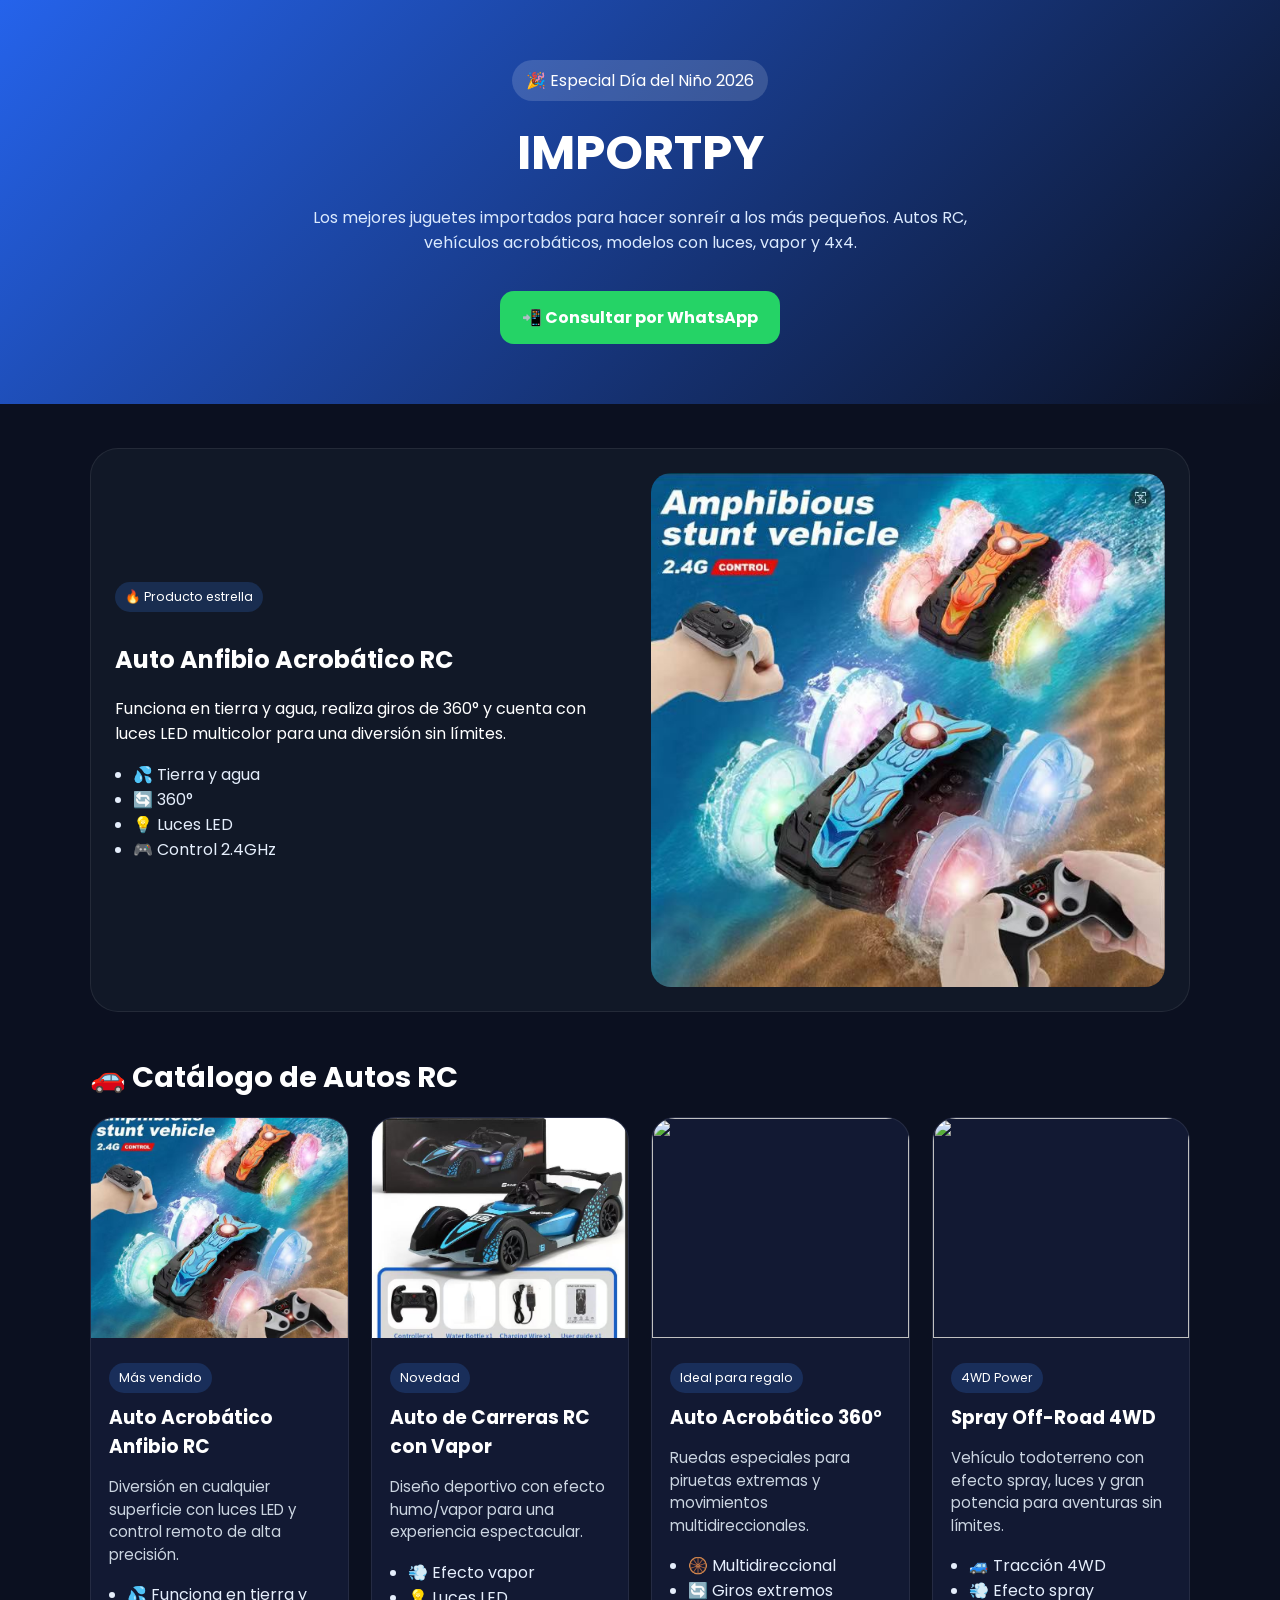
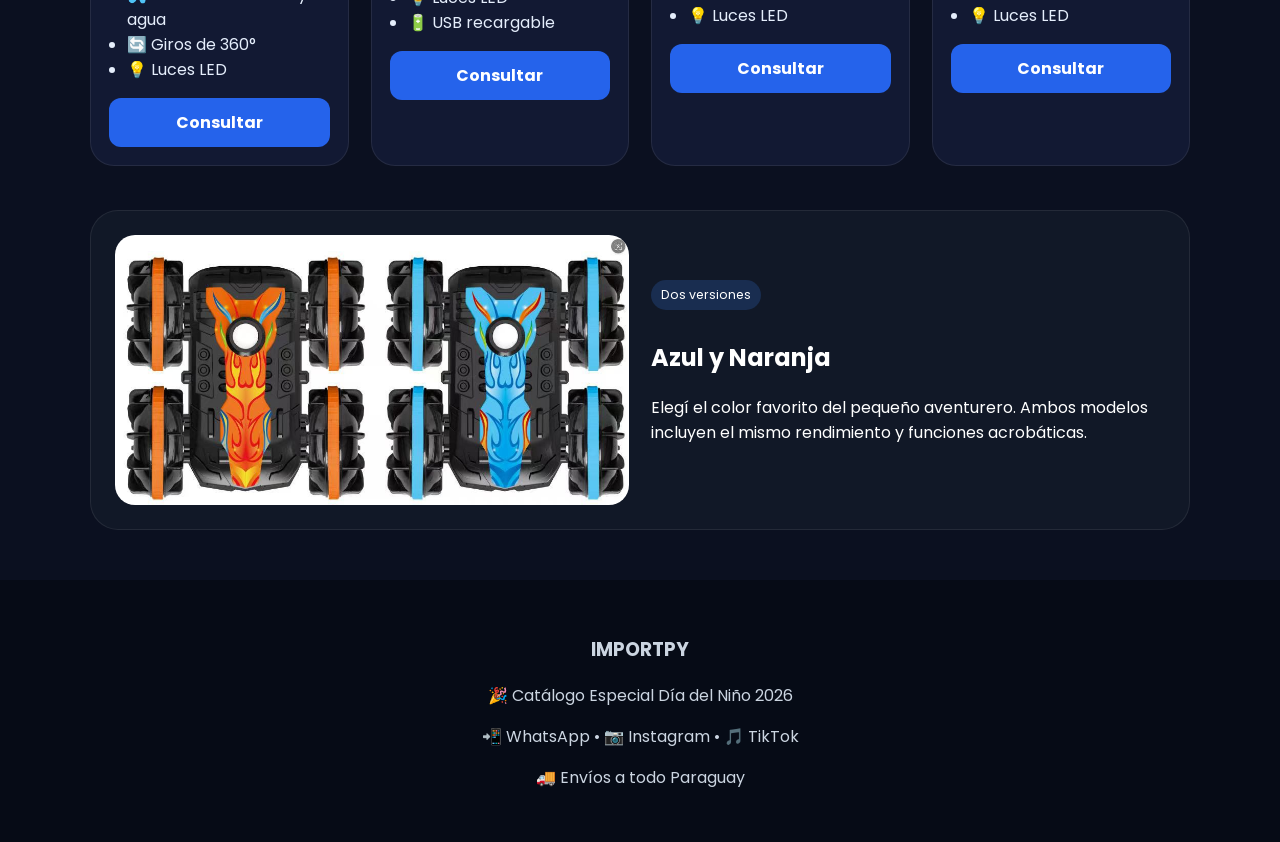
==== index.html @ 3b132e04 "Inicio de proyecto" ====
<!DOCTYPE html>
<html lang='es'>
<head>
<meta charset='UTF-8'>
<meta name='viewport' content='width=device-width, initial-scale=1.0'>
<title>IMPORTPY - Catálogo Día del Niño 2026</title>
<link rel='preconnect' href='https://fonts.googleapis.com'>
<link href='https://fonts.googleapis.com/css2?family=Poppins:wght@300;400;600;700;800&display=swap' rel='stylesheet'>
<link rel='stylesheet' href='css/style.css'>
</head>
<body>
<header class='hero'>
<div class='container'>
<div class='badge'>🎉 Especial Día del Niño 2026</div>
<h1>IMPORTPY</h1>
<p>Los mejores juguetes importados para hacer sonreír a los más pequeños. Autos RC, vehículos acrobáticos, modelos con luces, vapor y 4x4.</p>
<a class='cta' href='https://wa.me/595000000000'>📲 Consultar por WhatsApp</a>
</div>
</header>

<main class='container'>
<section class='highlight'>
  <div>
    <div class='tag'>🔥 Producto estrella</div>
    <h2>Auto Anfibio Acrobático RC</h2>
    <p>Funciona en tierra y agua, realiza giros de 360° y cuenta con luces LED multicolor para una diversión sin límites.</p>
    <ul>
      <li>💦 Tierra y agua</li>
      <li>🔄 360°</li>
      <li>💡 Luces LED</li>
      <li>🎮 Control 2.4GHz</li>
    </ul>
  </div>
  <img src='imagenes/amfibio.jpeg' alt='Auto anfibio'>
</section>

<h2 class='section-title'>🚗 Catálogo de Autos RC</h2>
<div class='grid'>
  <article class='card'>
    <img src='imagenes/amfibio.jpeg'>
    <div class='card-body'>
      <div class='tag'>Más vendido</div>
      <h3>Auto Acrobático Anfibio RC</h3>
      <p>Diversión en cualquier superficie con luces LED y control remoto de alta precisión.</p>
      <ul>
        <li>💦 Funciona en tierra y agua</li>
        <li>🔄 Giros de 360°</li>
        <li>💡 Luces LED</li>
      </ul>
      <a class='btn' href='https://wa.me/595000000000'>Consultar</a>
    </div>
  </article>

  <article class='card'>
    <img src='imagenes/carreras.jpeg'>
    <div class='card-body'>
      <div class='tag'>Novedad</div>
      <h3>Auto de Carreras RC con Vapor</h3>
      <p>Diseño deportivo con efecto humo/vapor para una experiencia espectacular.</p>
      <ul>
        <li>💨 Efecto vapor</li>
        <li>💡 Luces LED</li>
        <li>🔋 USB recargable</li>
      </ul>
      <a class='btn' href='https://wa.me/595000000000'>Consultar</a>
    </div>
  </article>

  <article class='card'>
    <img src='imagenes/stunt360.jpeg'>
    <div class='card-body'>
      <div class='tag'>Ideal para regalo</div>
      <h3>Auto Acrobático 360°</h3>
      <p>Ruedas especiales para piruetas extremas y movimientos multidireccionales.</p>
      <ul>
        <li>🛞 Multidireccional</li>
        <li>🔄 Giros extremos</li>
        <li>💡 Luces LED</li>
      </ul>
      <a class='btn' href='https://wa.me/595000000000'>Consultar</a>
    </div>
  </article>

  <article class='card'>
    <img src='imagenes/spray4wd.jpeg'>
    <div class='card-body'>
      <div class='tag'>4WD Power</div>
      <h3>Spray Off-Road 4WD</h3>
      <p>Vehículo todoterreno con efecto spray, luces y gran potencia para aventuras sin límites.</p>
      <ul>
        <li>🚙 Tracción 4WD</li>
        <li>💨 Efecto spray</li>
        <li>💡 Luces LED</li>
      </ul>
      <a class='btn' href='https://wa.me/595000000000'>Consultar</a>
    </div>
  </article>
</div>

<section class='highlight'>
  <img src='imagenes/variantes.jpeg'>
  <div>
    <div class='tag'>Dos versiones</div>
    <h2>Azul y Naranja</h2>
    <p>Elegí el color favorito del pequeño aventurero. Ambos modelos incluyen el mismo rendimiento y funciones acrobáticas.</p>
  </div>
</section>
</main>

<footer>
  <h3>IMPORTPY</h3>
  <p>🎉 Catálogo Especial Día del Niño 2026</p>
  <p>📲 WhatsApp • 📷 Instagram • 🎵 TikTok</p>
  <p>🚚 Envíos a todo Paraguay</p>
</footer>
<script src='js/script.js'></script>
</body>
</html>
---- css/style.css ----
body {
  margin: 0;
  font-family: Poppins, sans-serif;
  background: #0b1020;
  color: #fff;
}

header {
  padding: 60px 20px;
  text-align: center;
  background: linear-gradient(135deg, #2563eb, #0b1020);
}

.container {
  width: min(1100px, 92%);
  margin: auto;
}

.badge {
  display: inline-block;
  background: rgba(255, 255, 255, .15);
  padding: 8px 14px;
  border-radius: 999px;
  margin-bottom: 16px;
}

h1 {
  font-size: 3rem;
  margin: 0;
}

.hero p {
  max-width: 720px;
  margin: 16px auto;
  color: #dbeafe;
}

.cta {
  display: inline-block;
  background: #25d366;
  color: #fff;
  text-decoration: none;
  padding: 14px 22px;
  border-radius: 14px;
  font-weight: 700;
  margin-top: 20px;
}

.section-title {
  font-size: 1.8rem;
  margin: 40px 0 18px;
}

.grid {
  display: grid;
  grid-template-columns: repeat(auto-fit, minmax(240px, 1fr));
  gap: 22px;
}

.card {
  background: #121933;
  border: 1px solid rgba(255, 255, 255, .08);
  border-radius: 24px;
  overflow: hidden;
}

.card img {
  width: 100%;
  height: 220px;
  object-fit: cover;
}

.card-body {
  padding: 18px;
}

.tag {
  display: inline-block;
  background: #3b82f633;
  padding: 6px 10px;
  border-radius: 999px;
  font-size: .78rem;
  margin-bottom: 10px;
}

.card h3 {
  margin: 0 0 10px;
}

.card p {
  color: #cbd5e1;
  font-size: .94rem;
  line-height: 1.5;
}

ul {
  padding-left: 18px;
  color: #e5eefc;
}

.btn {
  display: block;
  text-align: center;
  background: #2563eb;
  color: #fff;
  text-decoration: none;
  padding: 12px;
  border-radius: 12px;
  font-weight: 700;
  margin-top: 14px;
}

.highlight {
  margin: 44px 0;
  background: #111827;
  border: 1px solid rgba(255, 255, 255, .08);
  border-radius: 28px;
  padding: 24px;
  display: grid;
  grid-template-columns: 1fr 1fr;
  gap: 22px;
  align-items: center;
}

.highlight img {
  width: 100%;
  border-radius: 20px;
}

footer {
  text-align: center;
  padding: 36px 20px;
  background: #060b16;
  color: #cbd5e1;
  margin-top: 50px;
}

@media (max-width: 800px) {
  .highlight {
    grid-template-columns: 1fr;
  }

  h1 {
    font-size: 2.2rem;
  }
}
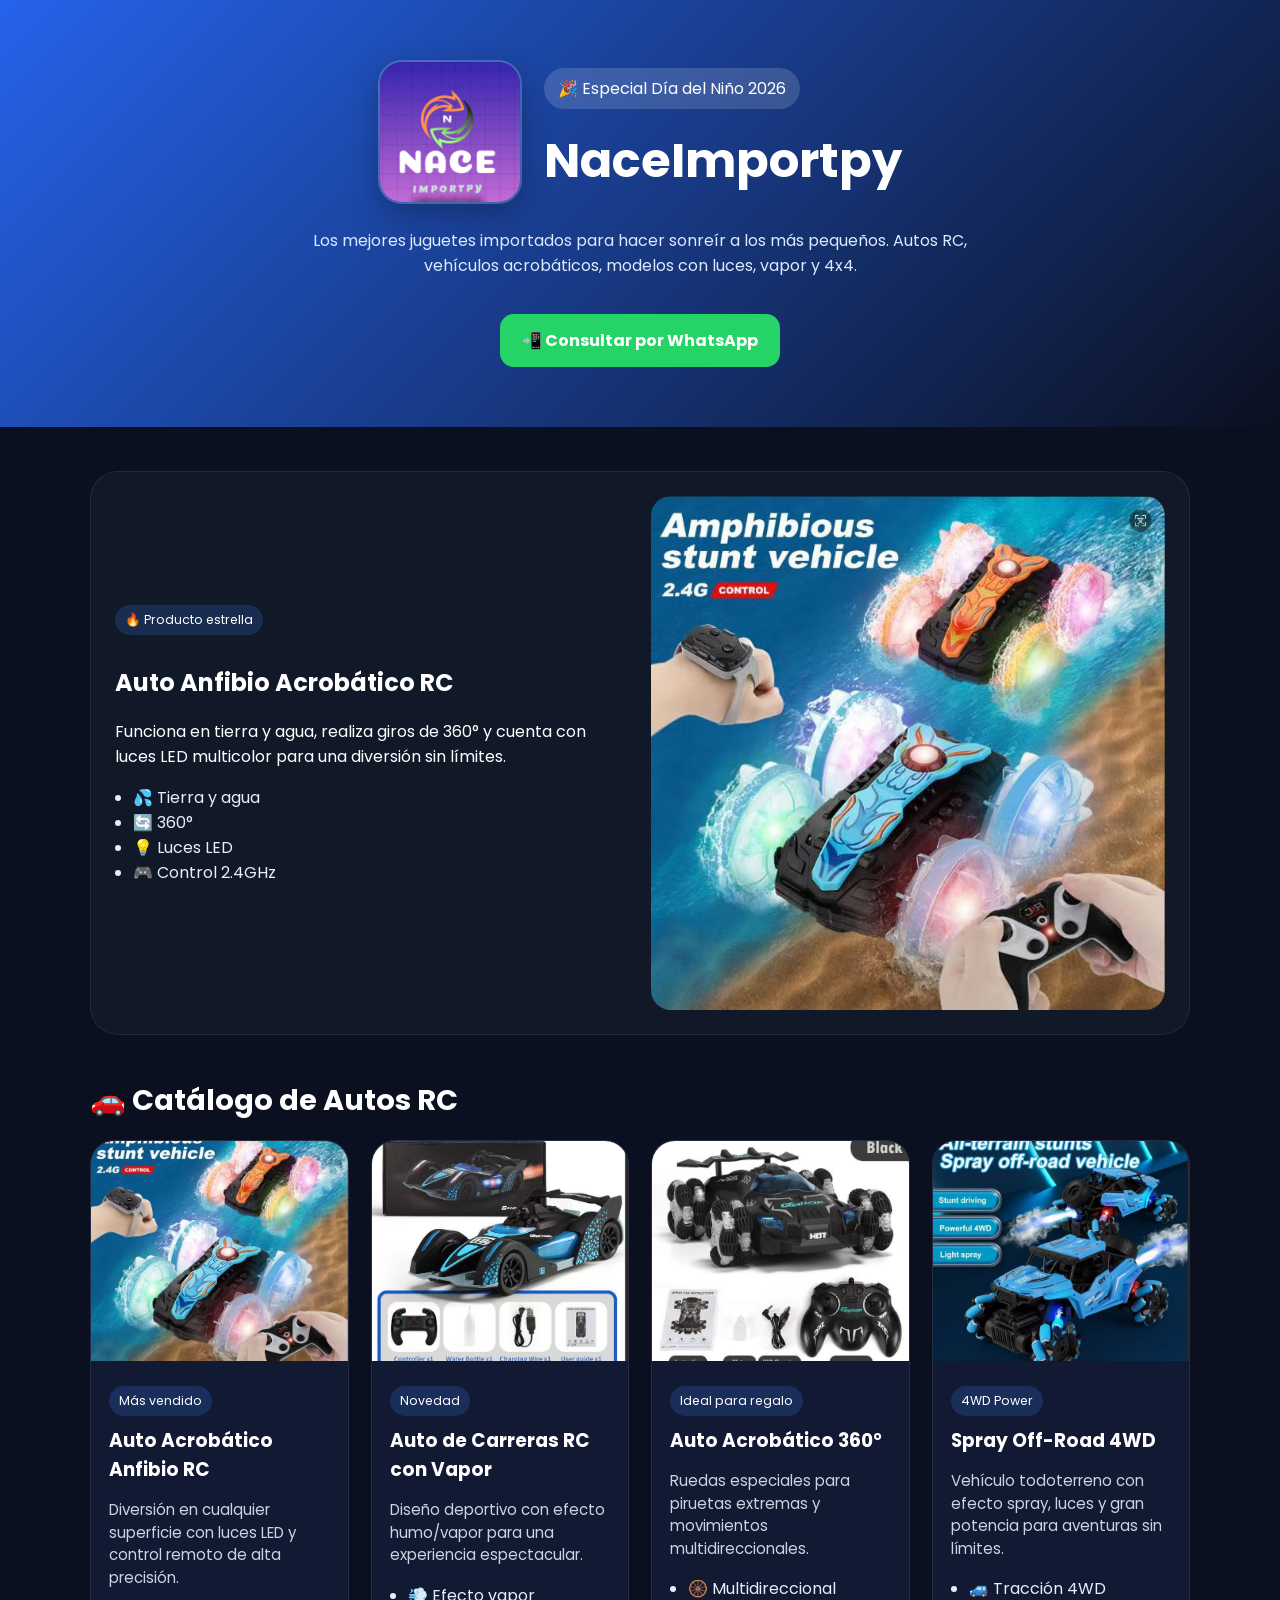
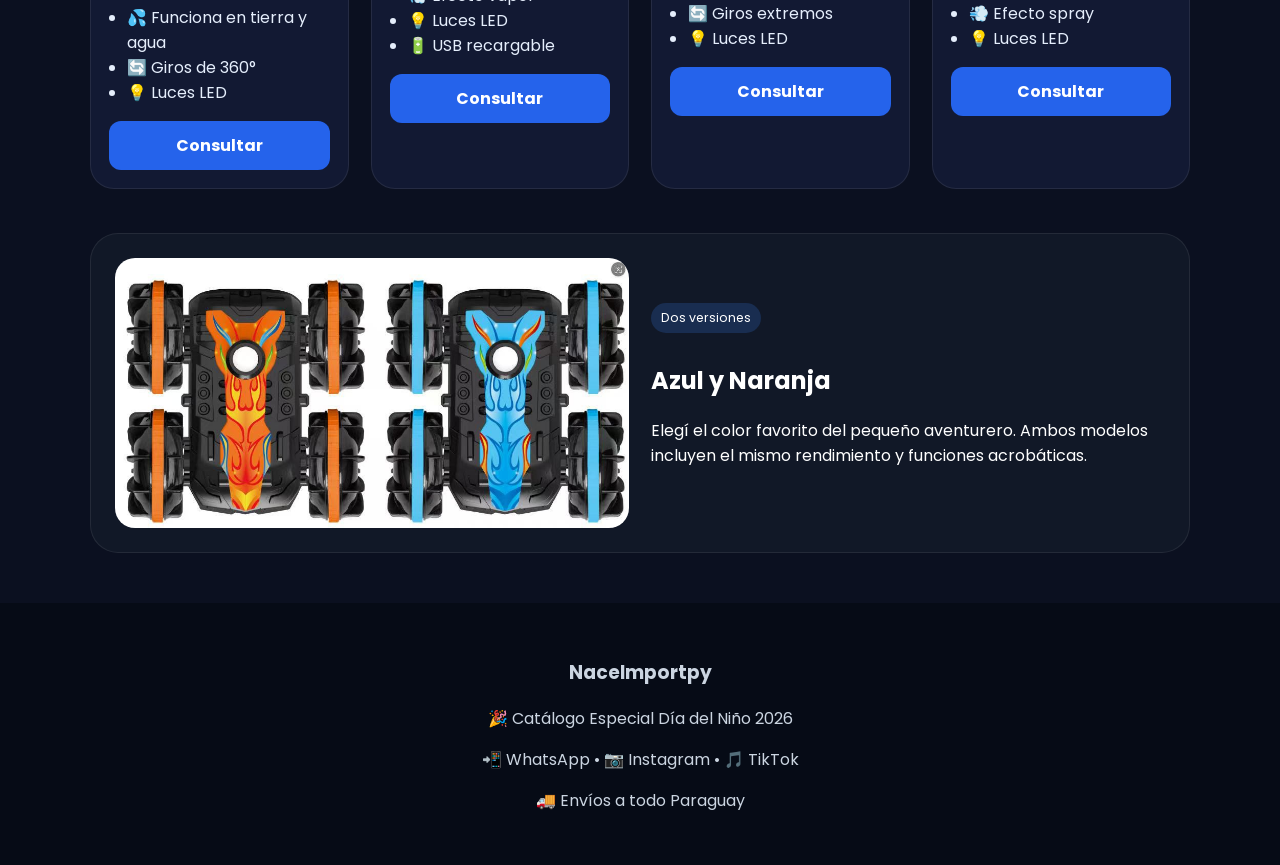
==== commit 1330fca2: "Se agregan imagenes" ====
--- a/index.html
+++ b/index.html
@@ -3,7 +3,7 @@
 <head>
 <meta charset='UTF-8'>
 <meta name='viewport' content='width=device-width, initial-scale=1.0'>
-<title>IMPORTPY - Catálogo Día del Niño 2026</title>
+<title>NaceImportpy- Catálogo Día del Niño 2026</title>
 <link rel='preconnect' href='https://fonts.googleapis.com'>
 <link href='https://fonts.googleapis.com/css2?family=Poppins:wght@300;400;600;700;800&display=swap' rel='stylesheet'>
 <link rel='stylesheet' href='css/style.css'>
@@ -11,10 +11,15 @@
 <body>
 <header class='hero'>
 <div class='container'>
-<div class='badge'>🎉 Especial Día del Niño 2026</div>
-<h1>IMPORTPY</h1>
+<div class='header-top'>
+  <img class='logo' src='imagenes/logo.jpg' alt='Logo NaceImportpy'>
+  <div class='header-copy'>
+    <div class='badge'>🎉 Especial Día del Niño 2026</div>
+    <h1>NaceImportpy</h1>
+  </div>
+</div>
 <p>Los mejores juguetes importados para hacer sonreír a los más pequeños. Autos RC, vehículos acrobáticos, modelos con luces, vapor y 4x4.</p>
-<a class='cta' href='https://wa.me/595000000000'>📲 Consultar por WhatsApp</a>
+<a class='cta' href='https://wa.me/595986424893'>📲 Consultar por WhatsApp</a>
 </div>
 </header>
 
@@ -31,13 +36,13 @@
       <li>🎮 Control 2.4GHz</li>
     </ul>
   </div>
-  <img src='imagenes/amfibio.jpeg' alt='Auto anfibio'>
+  <img src='imagenes/anfibio.jpeg' alt='Auto anfibio'>
 </section>
 
 <h2 class='section-title'>🚗 Catálogo de Autos RC</h2>
 <div class='grid'>
   <article class='card'>
-    <img src='imagenes/amfibio.jpeg'>
+    <img src='imagenes/anfibio.jpeg'>
     <div class='card-body'>
       <div class='tag'>Más vendido</div>
       <h3>Auto Acrobático Anfibio RC</h3>
@@ -47,7 +52,7 @@
         <li>🔄 Giros de 360°</li>
         <li>💡 Luces LED</li>
       </ul>
-      <a class='btn' href='https://wa.me/595000000000'>Consultar</a>
+      <a class='btn' href='https://wa.me/595986424893'>Consultar</a>
     </div>
   </article>
 
@@ -62,12 +67,12 @@
         <li>💡 Luces LED</li>
         <li>🔋 USB recargable</li>
       </ul>
-      <a class='btn' href='https://wa.me/595000000000'>Consultar</a>
+      <a class='btn' href='https://wa.me/595986424893'>Consultar</a>
     </div>
   </article>
 
   <article class='card'>
-    <img src='imagenes/stunt360.jpeg'>
+    <img src='imagenes/auto_360.jpeg'>
     <div class='card-body'>
       <div class='tag'>Ideal para regalo</div>
       <h3>Auto Acrobático 360°</h3>
@@ -77,7 +82,7 @@
         <li>🔄 Giros extremos</li>
         <li>💡 Luces LED</li>
       </ul>
-      <a class='btn' href='https://wa.me/595000000000'>Consultar</a>
+      <a class='btn' href='https://wa.me/595986424893'>Consultar</a>
     </div>
   </article>
 
@@ -92,7 +97,7 @@
         <li>💨 Efecto spray</li>
         <li>💡 Luces LED</li>
       </ul>
-      <a class='btn' href='https://wa.me/595000000000'>Consultar</a>
+      <a class='btn' href='https://wa.me/595986424893'>Consultar</a>
     </div>
   </article>
 </div>
@@ -108,7 +113,7 @@
 </main>
 
 <footer>
-  <h3>IMPORTPY</h3>
+  <h3>NaceImportpy</h3>
   <p>🎉 Catálogo Especial Día del Niño 2026</p>
   <p>📲 WhatsApp • 📷 Instagram • 🎵 TikTok</p>
   <p>🚚 Envíos a todo Paraguay</p>
--- a/css/style.css
+++ b/css/style.css
@@ -9,6 +9,26 @@
   padding: 60px 20px;
   text-align: center;
   background: linear-gradient(135deg, #2563eb, #0b1020);
+}
+
+.header-top {
+  display: flex;
+  align-items: center;
+  justify-content: center;
+  gap: 22px;
+  margin-bottom: 24px;
+}
+
+.header-copy {
+  text-align: left;
+}
+
+.logo {
+  width: 140px;
+  height: auto;
+  border-radius: 24px;
+  border: 2px solid rgba(255,255,255,.18);
+  box-shadow: 0 10px 30px rgba(0,0,0,.25);
 }
 
 .container {
@@ -136,6 +156,15 @@
 }
 
 @media (max-width: 800px) {
+  .header-top {
+    flex-direction: column;
+    align-items: center;
+  }
+
+  .header-copy {
+    text-align: center;
+  }
+
   .highlight {
     grid-template-columns: 1fr;
   }
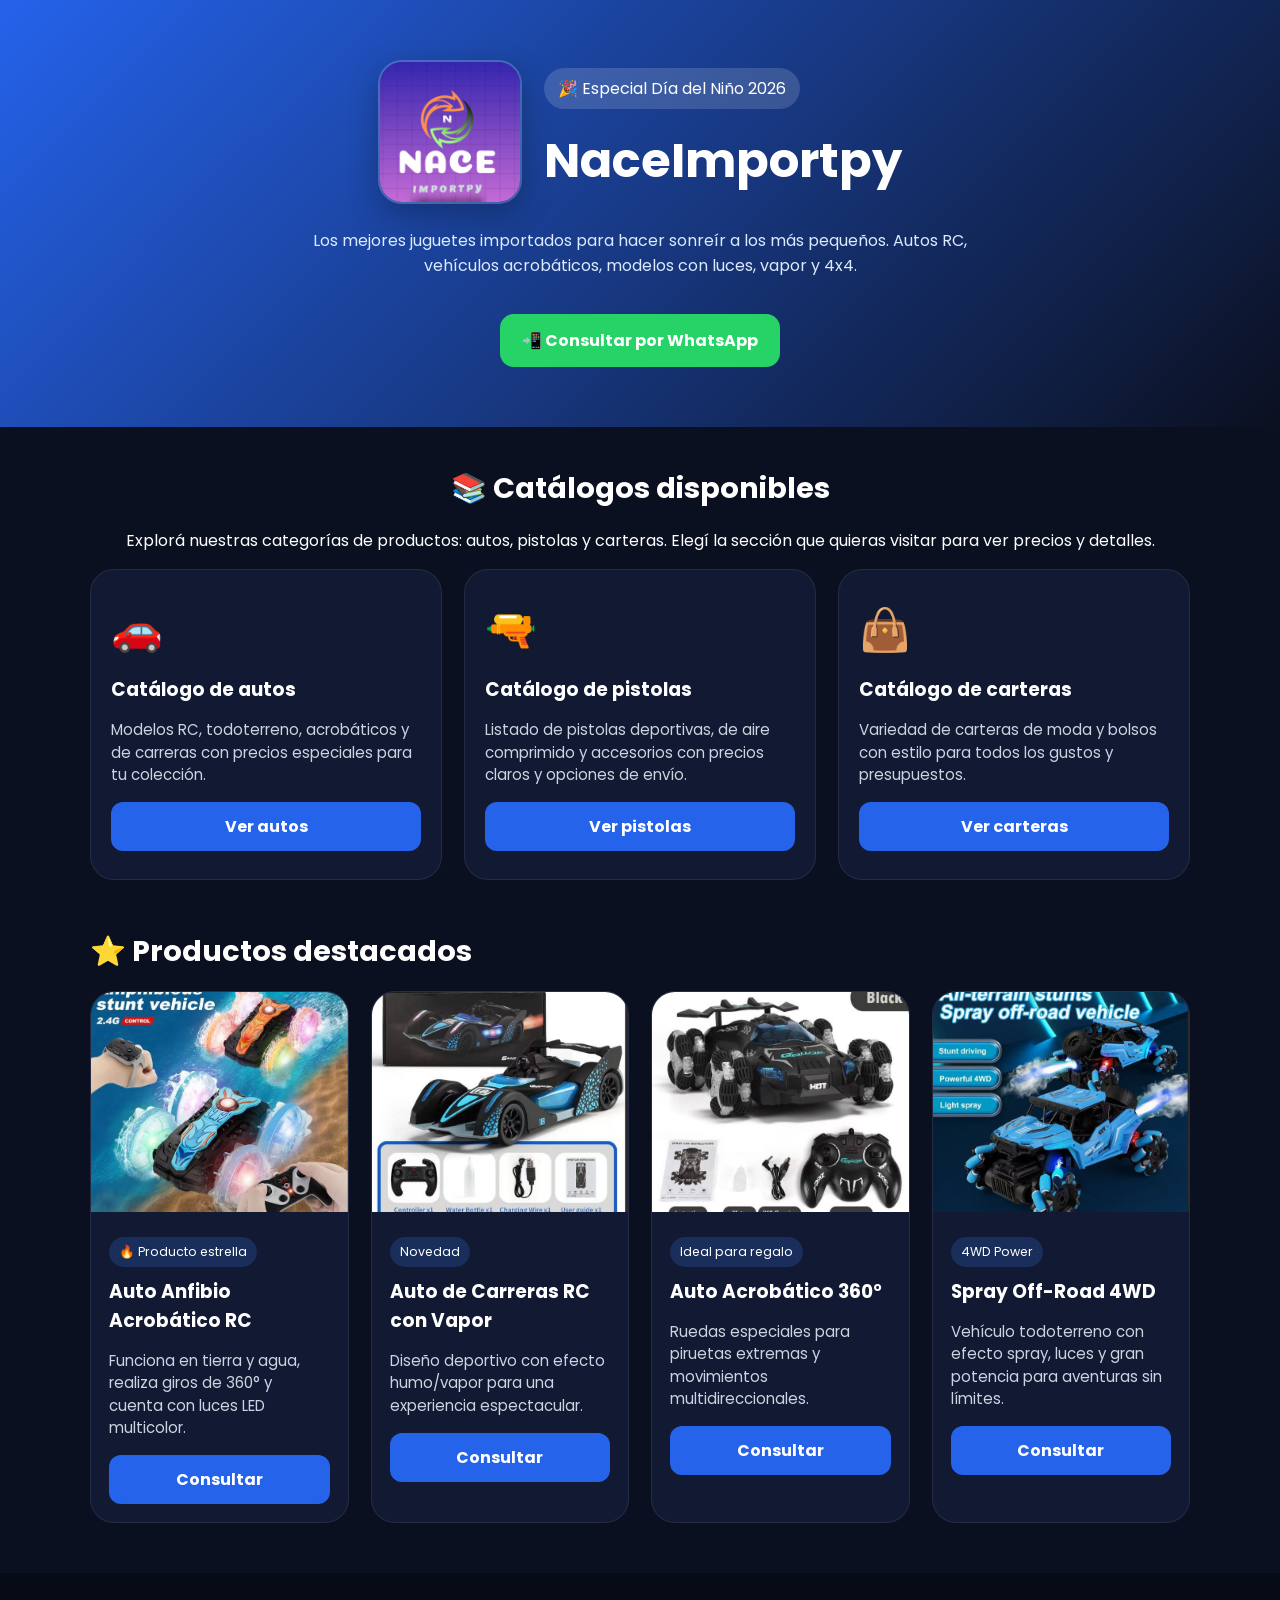
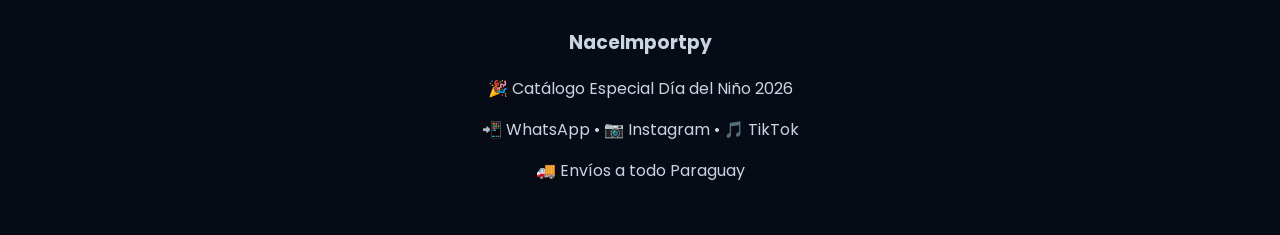
==== commit 9379673a: "Separar por bloques." ====
--- a/index.html
+++ b/index.html
@@ -24,90 +24,73 @@
 </header>
 
 <main class='container'>
-<section class='highlight'>
-  <div>
-    <div class='tag'>🔥 Producto estrella</div>
-    <h2>Auto Anfibio Acrobático RC</h2>
-    <p>Funciona en tierra y agua, realiza giros de 360° y cuenta con luces LED multicolor para una diversión sin límites.</p>
-    <ul>
-      <li>💦 Tierra y agua</li>
-      <li>🔄 360°</li>
-      <li>💡 Luces LED</li>
-      <li>🎮 Control 2.4GHz</li>
-    </ul>
-  </div>
-  <img src='imagenes/anfibio.jpeg' alt='Auto anfibio'>
+<section class='catalog-intro'>
+  <h2 class='section-title'>📚 Catálogos disponibles</h2>
+  <p>Explorá nuestras categorías de productos: autos, pistolas y carteras. Elegí la sección que quieras visitar para ver precios y detalles.</p>
 </section>
 
-<h2 class='section-title'>🚗 Catálogo de Autos RC</h2>
-<div class='grid'>
-  <article class='card'>
-    <img src='imagenes/anfibio.jpeg'>
-    <div class='card-body'>
-      <div class='tag'>Más vendido</div>
-      <h3>Auto Acrobático Anfibio RC</h3>
-      <p>Diversión en cualquier superficie con luces LED y control remoto de alta precisión.</p>
-      <ul>
-        <li>💦 Funciona en tierra y agua</li>
-        <li>🔄 Giros de 360°</li>
-        <li>💡 Luces LED</li>
-      </ul>
-      <a class='btn' href='https://wa.me/595986424893'>Consultar</a>
-    </div>
+<div class='catalog-grid'>
+  <article class='card catalog-card'>
+    <div class='catalog-icon'>🚗</div>
+    <h3>Catálogo de autos</h3>
+    <p>Modelos RC, todoterreno, acrobáticos y de carreras con precios especiales para tu colección.</p>
+    <a class='btn' href='autos.html'>Ver autos</a>
   </article>
 
-  <article class='card'>
-    <img src='imagenes/carreras.jpeg'>
-    <div class='card-body'>
-      <div class='tag'>Novedad</div>
-      <h3>Auto de Carreras RC con Vapor</h3>
-      <p>Diseño deportivo con efecto humo/vapor para una experiencia espectacular.</p>
-      <ul>
-        <li>💨 Efecto vapor</li>
-        <li>💡 Luces LED</li>
-        <li>🔋 USB recargable</li>
-      </ul>
-      <a class='btn' href='https://wa.me/595986424893'>Consultar</a>
-    </div>
+  <article class='card catalog-card'>
+    <div class='catalog-icon'>🔫</div>
+    <h3>Catálogo de pistolas</h3>
+    <p>Listado de pistolas deportivas, de aire comprimido y accesorios con precios claros y opciones de envío.</p>
+    <a class='btn' href='pistolas.html'>Ver pistolas</a>
   </article>
 
-  <article class='card'>
-    <img src='imagenes/auto_360.jpeg'>
-    <div class='card-body'>
-      <div class='tag'>Ideal para regalo</div>
-      <h3>Auto Acrobático 360°</h3>
-      <p>Ruedas especiales para piruetas extremas y movimientos multidireccionales.</p>
-      <ul>
-        <li>🛞 Multidireccional</li>
-        <li>🔄 Giros extremos</li>
-        <li>💡 Luces LED</li>
-      </ul>
-      <a class='btn' href='https://wa.me/595986424893'>Consultar</a>
-    </div>
-  </article>
-
-  <article class='card'>
-    <img src='imagenes/spray4wd.jpeg'>
-    <div class='card-body'>
-      <div class='tag'>4WD Power</div>
-      <h3>Spray Off-Road 4WD</h3>
-      <p>Vehículo todoterreno con efecto spray, luces y gran potencia para aventuras sin límites.</p>
-      <ul>
-        <li>🚙 Tracción 4WD</li>
-        <li>💨 Efecto spray</li>
-        <li>💡 Luces LED</li>
-      </ul>
-      <a class='btn' href='https://wa.me/595986424893'>Consultar</a>
-    </div>
+  <article class='card catalog-card'>
+    <div class='catalog-icon'>👜</div>
+    <h3>Catálogo de carteras</h3>
+    <p>Variedad de carteras de moda y bolsos con estilo para todos los gustos y presupuestos.</p>
+    <a class='btn' href='carteras.html'>Ver carteras</a>
   </article>
 </div>
 
-<section class='highlight'>
-  <img src='imagenes/variantes.jpeg'>
-  <div>
-    <div class='tag'>Dos versiones</div>
-    <h2>Azul y Naranja</h2>
-    <p>Elegí el color favorito del pequeño aventurero. Ambos modelos incluyen el mismo rendimiento y funciones acrobáticas.</p>
+<section class='featured'>
+  <h2 class='section-title'>⭐ Productos destacados</h2>
+  <div class='grid'>
+    <article class='card'>
+      <img src='imagenes/anfibio.jpeg' alt='Auto anfibio'>
+      <div class='card-body'>
+        <div class='tag'>🔥 Producto estrella</div>
+        <h3>Auto Anfibio Acrobático RC</h3>
+        <p>Funciona en tierra y agua, realiza giros de 360° y cuenta con luces LED multicolor.</p>
+        <a class='btn' href='https://wa.me/595986424893'>Consultar</a>
+      </div>
+    </article>
+    <article class='card'>
+      <img src='imagenes/carreras.jpeg' alt='Auto de carreras'>
+      <div class='card-body'>
+        <div class='tag'>Novedad</div>
+        <h3>Auto de Carreras RC con Vapor</h3>
+        <p>Diseño deportivo con efecto humo/vapor para una experiencia espectacular.</p>
+        <a class='btn' href='https://wa.me/595986424893'>Consultar</a>
+      </div>
+    </article>
+    <article class='card'>
+      <img src='imagenes/auto_360.jpeg' alt='Auto 360°'>
+      <div class='card-body'>
+        <div class='tag'>Ideal para regalo</div>
+        <h3>Auto Acrobático 360°</h3>
+        <p>Ruedas especiales para piruetas extremas y movimientos multidireccionales.</p>
+        <a class='btn' href='https://wa.me/595986424893'>Consultar</a>
+      </div>
+    </article>
+    <article class='card'>
+      <img src='imagenes/spray4wd.jpeg' alt='Spray 4WD'>
+      <div class='card-body'>
+        <div class='tag'>4WD Power</div>
+        <h3>Spray Off-Road 4WD</h3>
+        <p>Vehículo todoterreno con efecto spray, luces y gran potencia para aventuras sin límites.</p>
+        <a class='btn' href='https://wa.me/595986424893'>Consultar</a>
+      </div>
+    </article>
   </div>
 </section>
 </main>
--- a/css/style.css
+++ b/css/style.css
@@ -64,6 +64,27 @@
   border-radius: 14px;
   font-weight: 700;
   margin-top: 20px;
+}
+
+.catalog-intro {
+  text-align: center;
+  margin-top: 20px;
+}
+
+.catalog-grid {
+  display: grid;
+  grid-template-columns: repeat(auto-fit, minmax(260px, 1fr));
+  gap: 22px;
+  margin-bottom: 50px;
+}
+
+.catalog-card {
+  padding: 28px 20px;
+}
+
+.catalog-icon {
+  font-size: 2.6rem;
+  margin-bottom: 14px;
 }
 
 .section-title {
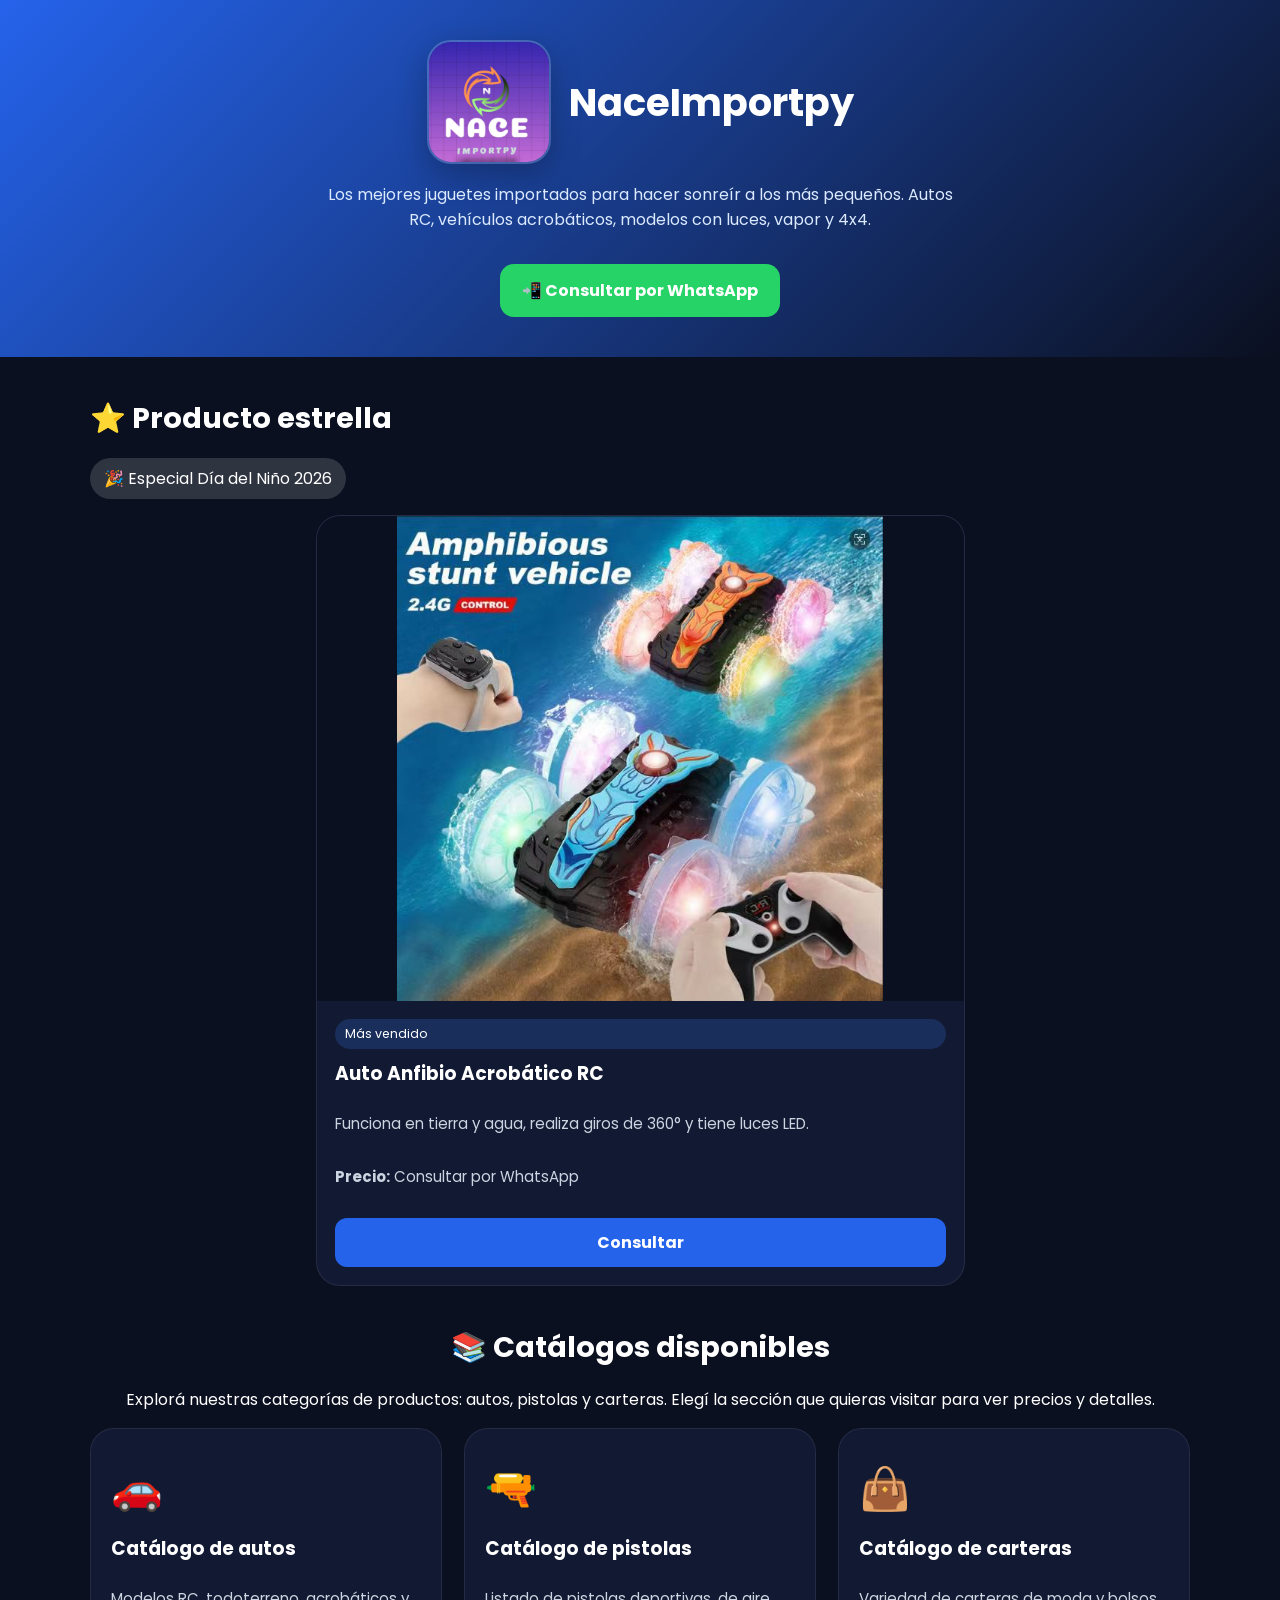
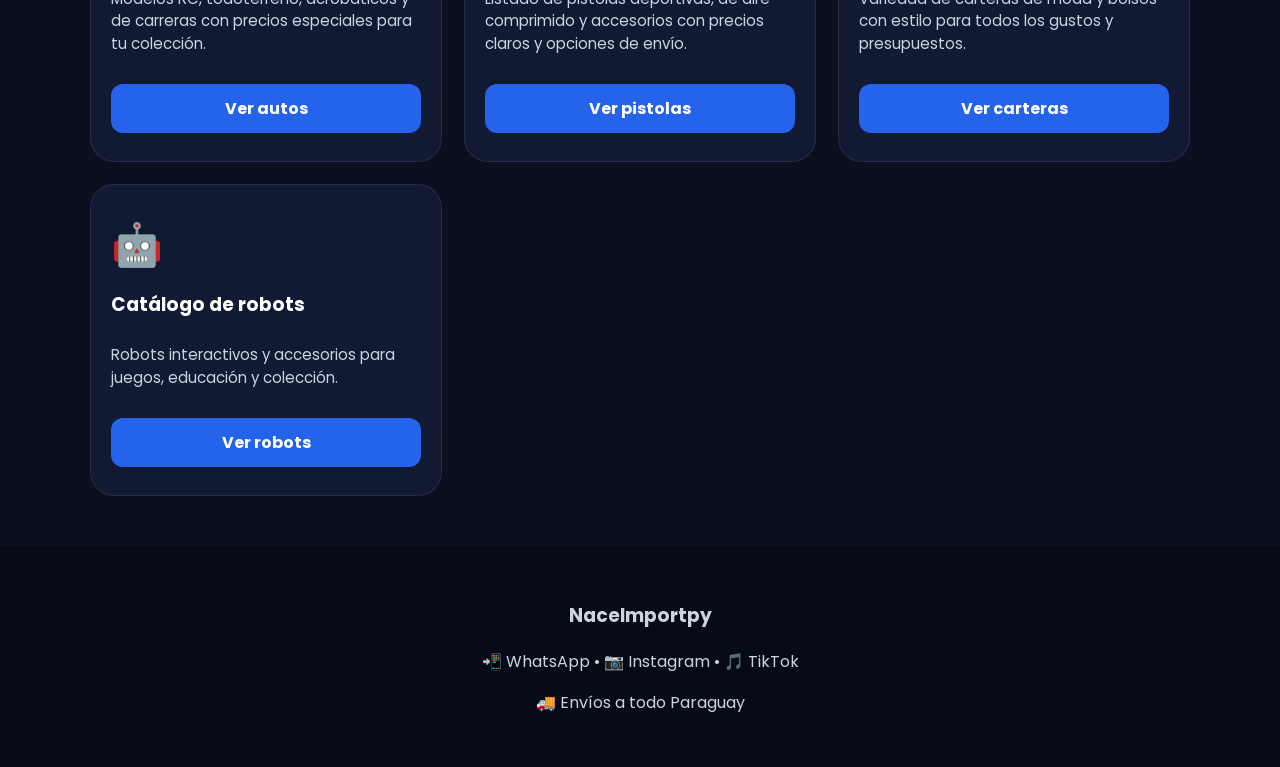
==== commit 1ad545bf: "Commit por catalogos" ====
--- a/index.html
+++ b/index.html
@@ -14,7 +14,6 @@
 <div class='header-top'>
   <img class='logo' src='imagenes/logo.jpg' alt='Logo NaceImportpy'>
   <div class='header-copy'>
-    <div class='badge'>🎉 Especial Día del Niño 2026</div>
     <h1>NaceImportpy</h1>
   </div>
 </div>
@@ -24,11 +23,26 @@
 </header>
 
 <main class='container'>
+<section class='featured'>
+  <h2 class='section-title'>⭐ Producto estrella</h2>  
+  <div class='badge'>🎉 Especial Día del Niño 2026</div>
+  <div class='grid'>
+   <article class='card'>
+    <img src='imagenes/autos/anfibio.jpeg' alt='Auto anfibio'>
+    <div class='card-body'>
+      <div class='tag'>Más vendido</div>
+      <h3>Auto Anfibio Acrobático RC</h3>
+      <p>Funciona en tierra y agua, realiza giros de 360° y tiene luces LED.</p>
+      <p><strong>Precio:</strong> Consultar por WhatsApp</p>
+      <a class='btn' href='https://wa.me/595986424893'>Consultar</a>
+    </div>
+  </article>
+  </div>
+</section>
 <section class='catalog-intro'>
   <h2 class='section-title'>📚 Catálogos disponibles</h2>
   <p>Explorá nuestras categorías de productos: autos, pistolas y carteras. Elegí la sección que quieras visitar para ver precios y detalles.</p>
 </section>
-
 <div class='catalog-grid'>
   <article class='card catalog-card'>
     <div class='catalog-icon'>🚗</div>
@@ -50,54 +64,17 @@
     <p>Variedad de carteras de moda y bolsos con estilo para todos los gustos y presupuestos.</p>
     <a class='btn' href='carteras.html'>Ver carteras</a>
   </article>
+  <article class='card catalog-card'>
+    <div class='catalog-icon'>🤖</div>
+    <h3>Catálogo de robots</h3>
+    <p>Robots interactivos y accesorios para juegos, educación y colección.</p>
+    <a class='btn' href='robots.html'>Ver robots</a>
+  </article>
 </div>
-
-<section class='featured'>
-  <h2 class='section-title'>⭐ Productos destacados</h2>
-  <div class='grid'>
-    <article class='card'>
-      <img src='imagenes/anfibio.jpeg' alt='Auto anfibio'>
-      <div class='card-body'>
-        <div class='tag'>🔥 Producto estrella</div>
-        <h3>Auto Anfibio Acrobático RC</h3>
-        <p>Funciona en tierra y agua, realiza giros de 360° y cuenta con luces LED multicolor.</p>
-        <a class='btn' href='https://wa.me/595986424893'>Consultar</a>
-      </div>
-    </article>
-    <article class='card'>
-      <img src='imagenes/carreras.jpeg' alt='Auto de carreras'>
-      <div class='card-body'>
-        <div class='tag'>Novedad</div>
-        <h3>Auto de Carreras RC con Vapor</h3>
-        <p>Diseño deportivo con efecto humo/vapor para una experiencia espectacular.</p>
-        <a class='btn' href='https://wa.me/595986424893'>Consultar</a>
-      </div>
-    </article>
-    <article class='card'>
-      <img src='imagenes/auto_360.jpeg' alt='Auto 360°'>
-      <div class='card-body'>
-        <div class='tag'>Ideal para regalo</div>
-        <h3>Auto Acrobático 360°</h3>
-        <p>Ruedas especiales para piruetas extremas y movimientos multidireccionales.</p>
-        <a class='btn' href='https://wa.me/595986424893'>Consultar</a>
-      </div>
-    </article>
-    <article class='card'>
-      <img src='imagenes/spray4wd.jpeg' alt='Spray 4WD'>
-      <div class='card-body'>
-        <div class='tag'>4WD Power</div>
-        <h3>Spray Off-Road 4WD</h3>
-        <p>Vehículo todoterreno con efecto spray, luces y gran potencia para aventuras sin límites.</p>
-        <a class='btn' href='https://wa.me/595986424893'>Consultar</a>
-      </div>
-    </article>
-  </div>
-</section>
 </main>
 
 <footer>
   <h3>NaceImportpy</h3>
-  <p>🎉 Catálogo Especial Día del Niño 2026</p>
   <p>📲 WhatsApp • 📷 Instagram • 🎵 TikTok</p>
   <p>🚚 Envíos a todo Paraguay</p>
 </footer>
--- a/css/style.css
+++ b/css/style.css
@@ -6,7 +6,7 @@
 }
 
 header {
-  padding: 60px 20px;
+  padding: 40px 20px;
   text-align: center;
   background: linear-gradient(135deg, #2563eb, #0b1020);
 }
@@ -15,8 +15,8 @@
   display: flex;
   align-items: center;
   justify-content: center;
-  gap: 22px;
-  margin-bottom: 24px;
+  gap: 18px;
+  margin-bottom: 18px;
 }
 
 .header-copy {
@@ -24,7 +24,7 @@
 }
 
 .logo {
-  width: 140px;
+  width: 120px;
   height: auto;
   border-radius: 24px;
   border: 2px solid rgba(255,255,255,.18);
@@ -45,13 +45,13 @@
 }
 
 h1 {
-  font-size: 3rem;
+  font-size: 2.4rem;
   margin: 0;
 }
 
 .hero p {
-  max-width: 720px;
-  margin: 16px auto;
+  max-width: 640px;
+  margin: 12px auto;
   color: #dbeafe;
 }
 
@@ -96,6 +96,15 @@
   display: grid;
   grid-template-columns: repeat(auto-fit, minmax(240px, 1fr));
   gap: 22px;
+  align-items: stretch;
+}
+
+.catalog-grid {
+  display: grid;
+  grid-template-columns: repeat(auto-fit, minmax(260px, 1fr));
+  gap: 22px;
+  margin-bottom: 50px;
+  align-items: stretch;
 }
 
 .card {
@@ -103,16 +112,58 @@
   border: 1px solid rgba(255, 255, 255, .08);
   border-radius: 24px;
   overflow: hidden;
+  display: flex;
+  flex-direction: column;
 }
 
 .card img {
   width: 100%;
   height: 220px;
-  object-fit: cover;
+  object-fit: contain;
+  object-position: center;
+  display: block;
+  background: #0b1020;
+}
+
+.featured .card img {
+  width: 100%;
+  height: auto;
+  object-fit: contain;
+  object-position: center;
+  aspect-ratio: 4 / 3;
+  background: #0b1020;
+}
+
+.featured .grid {
+  grid-template-columns: 1fr;
+  max-width: 720px;
+  margin: 0 auto;
+  gap: 18px;
+}
+
+.featured .card {
+  max-width: 720px;
+  margin: 0 auto;
 }
 
 .card-body {
   padding: 18px;
+  display: flex;
+  flex-direction: column;
+  justify-content: space-between;
+  flex: 1;
+}
+
+.btn {
+  display: block;
+  text-align: center;
+  background: #2563eb;
+  color: #fff;
+  text-decoration: none;
+  padding: 12px;
+  border-radius: 12px;
+  font-weight: 700;
+  margin-top: 16px;
 }
 
 .tag {
@@ -151,6 +202,11 @@
   margin-top: 14px;
 }
 
+.back-end {
+  text-align: center;
+  margin-top: 24px;
+}
+
 .highlight {
   margin: 44px 0;
   background: #111827;
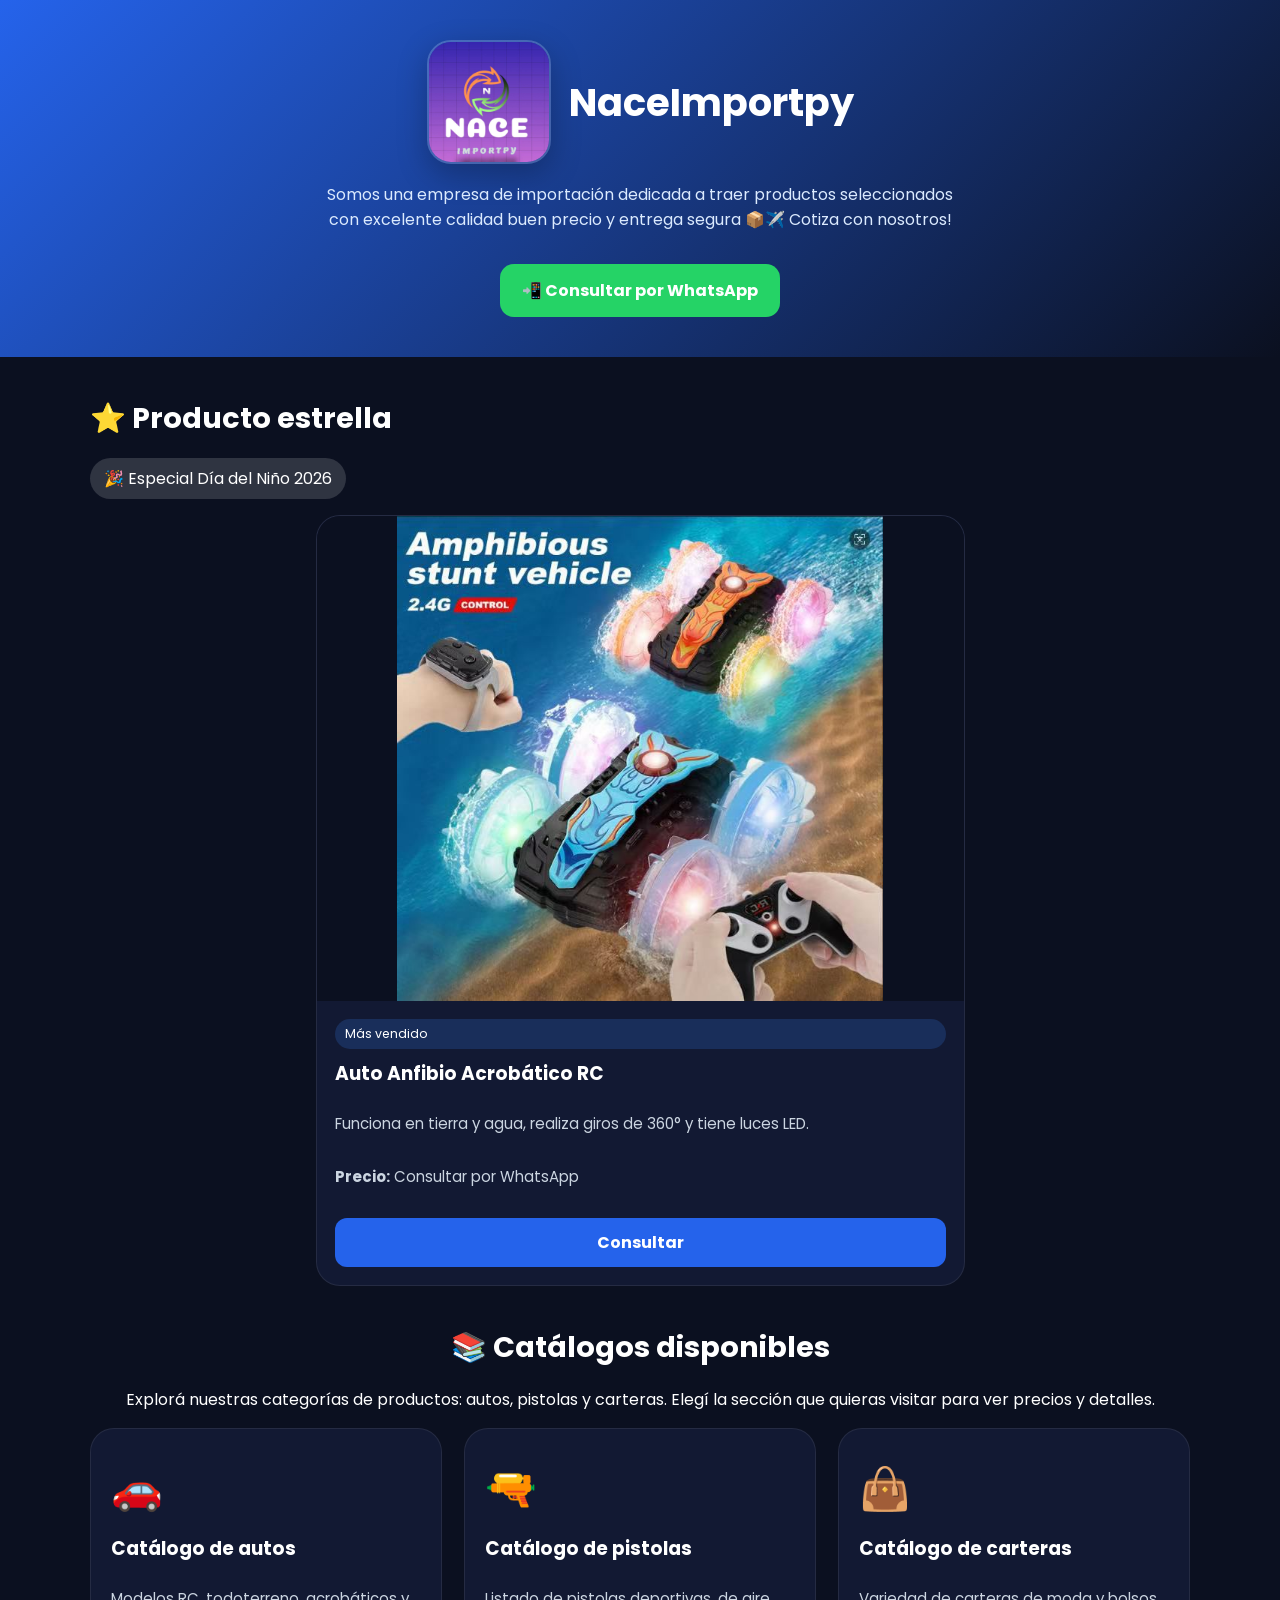
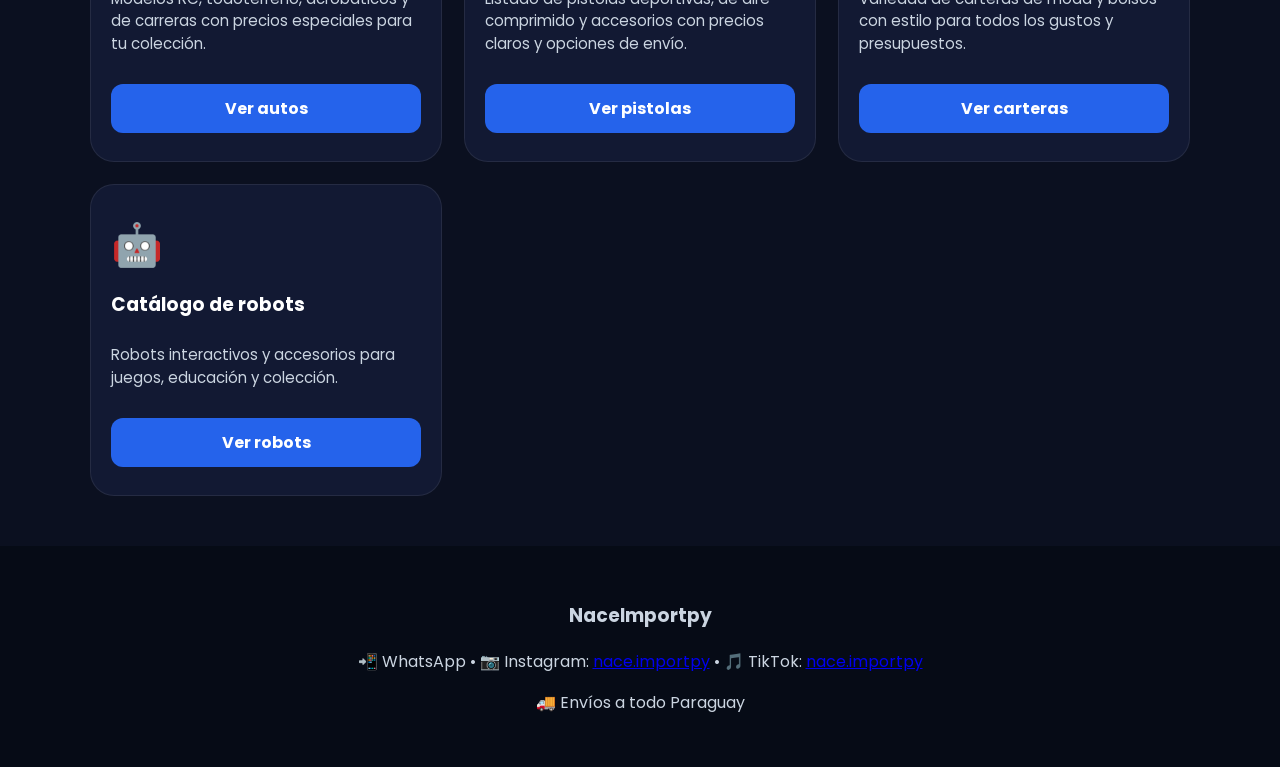
==== commit 9fa4ce62: "Commit redes sociales" ====
--- a/index.html
+++ b/index.html
@@ -3,7 +3,7 @@
 <head>
 <meta charset='UTF-8'>
 <meta name='viewport' content='width=device-width, initial-scale=1.0'>
-<title>NaceImportpy- Catálogo Día del Niño 2026</title>
+<title>NaceImportpy</title>
 <link rel='preconnect' href='https://fonts.googleapis.com'>
 <link href='https://fonts.googleapis.com/css2?family=Poppins:wght@300;400;600;700;800&display=swap' rel='stylesheet'>
 <link rel='stylesheet' href='css/style.css'>
@@ -17,7 +17,7 @@
     <h1>NaceImportpy</h1>
   </div>
 </div>
-<p>Los mejores juguetes importados para hacer sonreír a los más pequeños. Autos RC, vehículos acrobáticos, modelos con luces, vapor y 4x4.</p>
+<p>Somos una empresa de importación dedicada a traer productos seleccionados con excelente calidad buen precio y entrega segura 📦✈️ Cotiza con nosotros!</p>
 <a class='cta' href='https://wa.me/595986424893'>📲 Consultar por WhatsApp</a>
 </div>
 </header>
@@ -75,7 +75,7 @@
 
 <footer>
   <h3>NaceImportpy</h3>
-  <p>📲 WhatsApp • 📷 Instagram • 🎵 TikTok</p>
+  <p>📲 WhatsApp • 📷 Instagram: <a href="https://instagram.com/nace.importpy" target="_blank" rel="noopener">nace.importpy</a> • 🎵 TikTok: <a href="https://www.tiktok.com/@nace.importpy" target="_blank" rel="noopener">nace.importpy</a></p>
   <p>🚚 Envíos a todo Paraguay</p>
 </footer>
 <script src='js/script.js'></script>
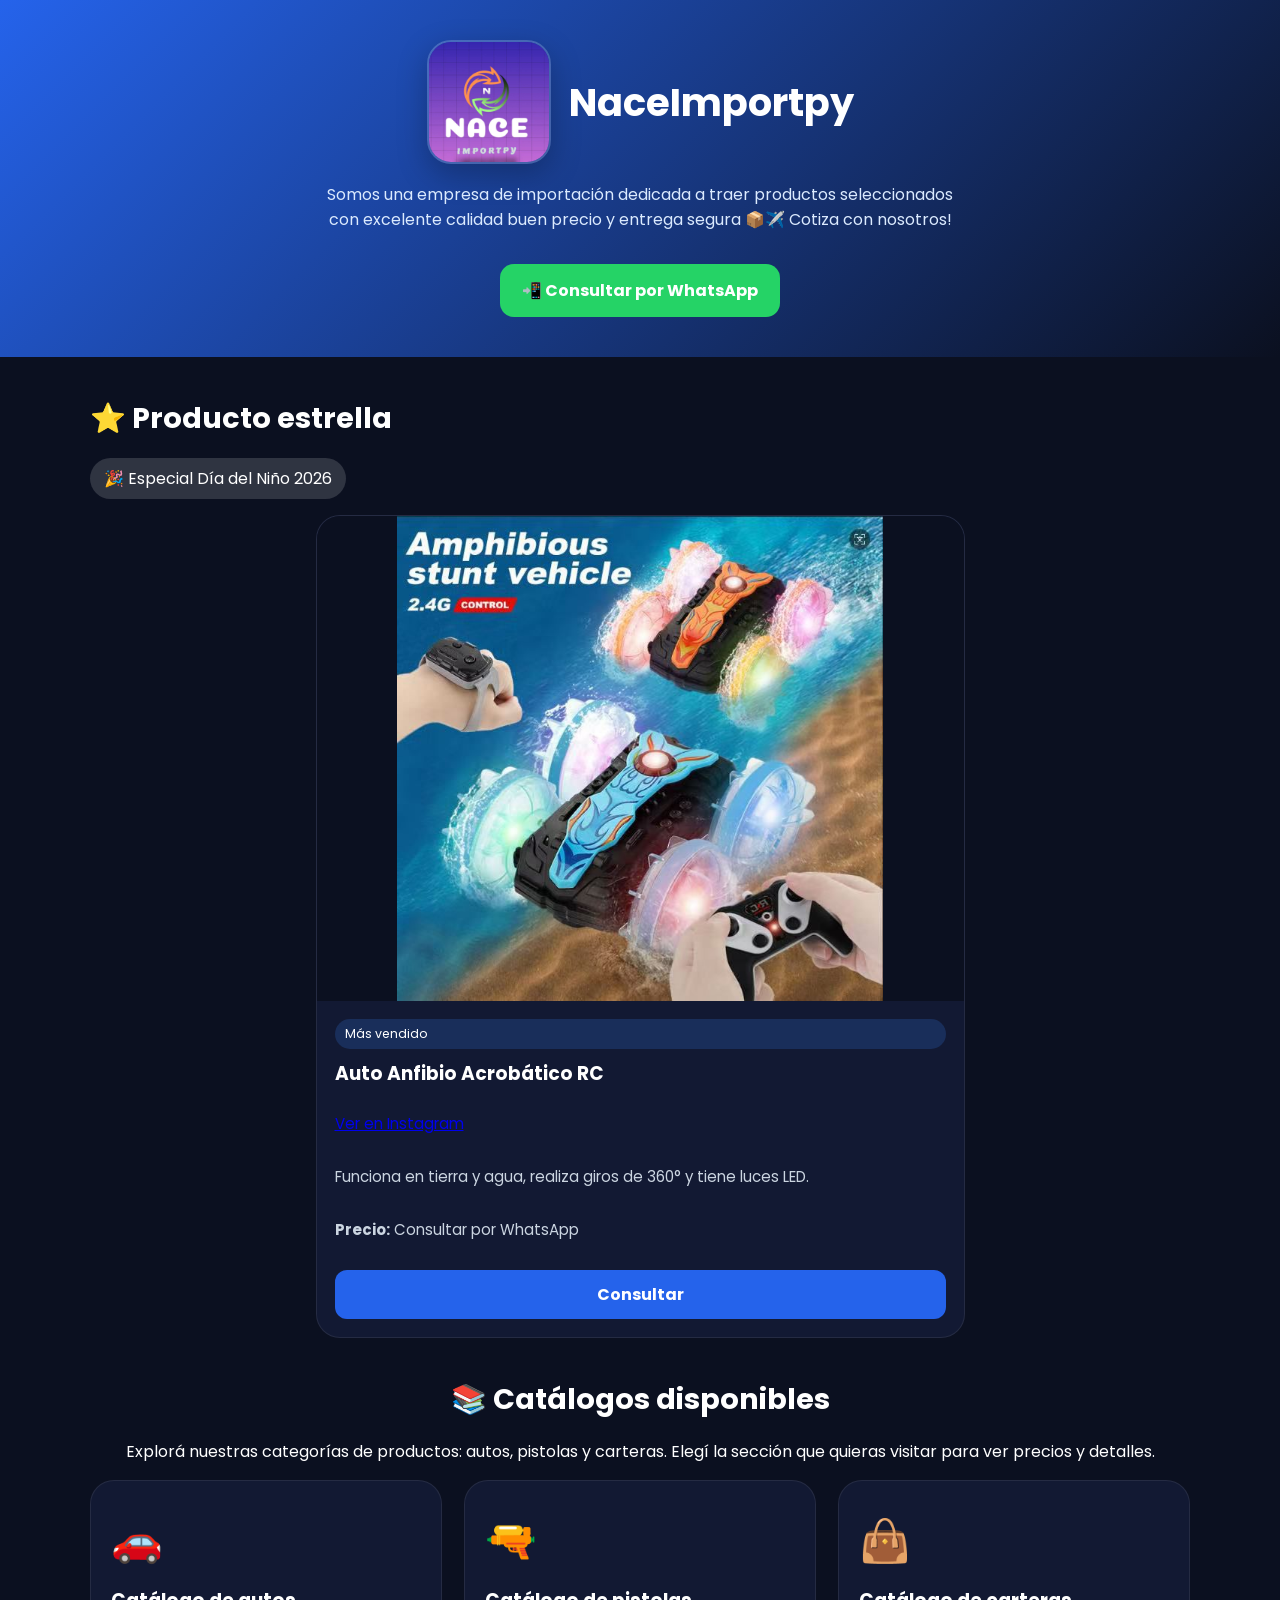
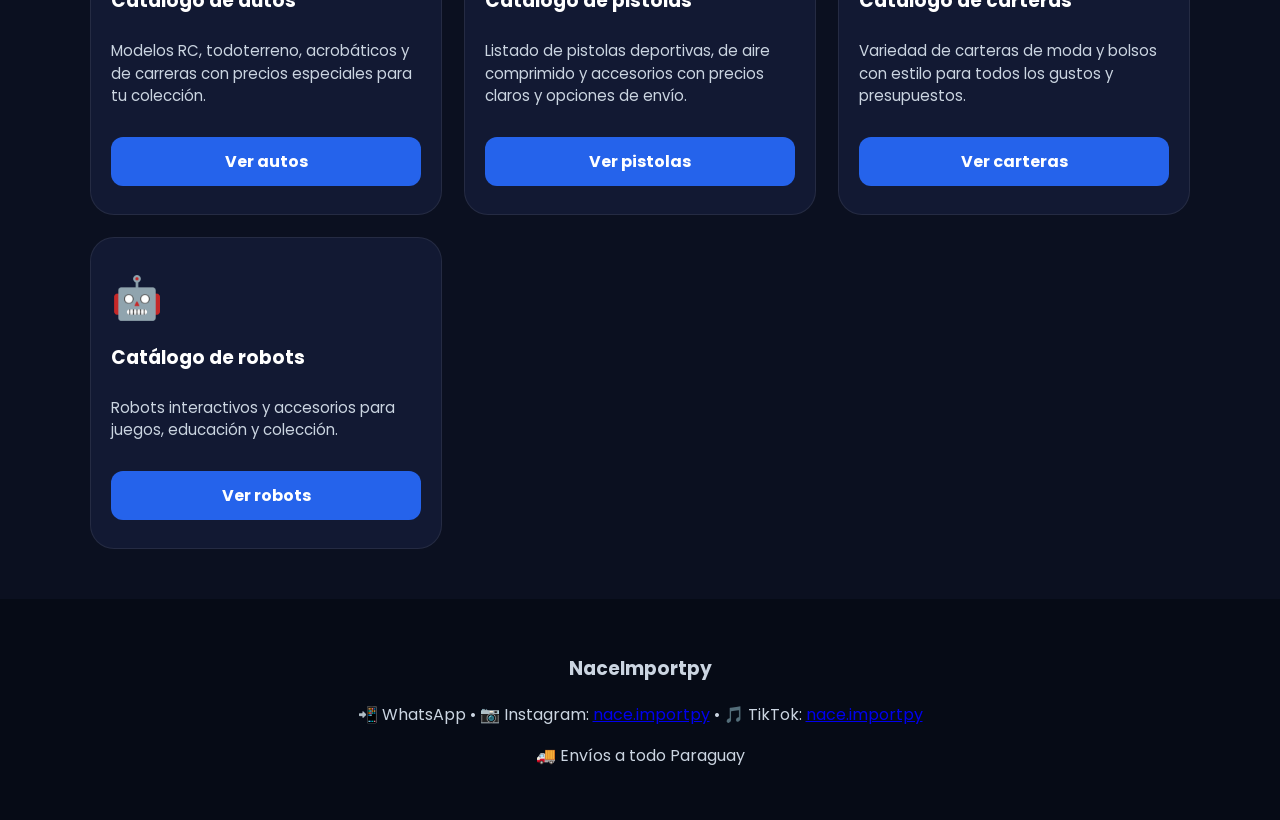
==== commit b19e3fa6: "Commit links" ====
--- a/index.html
+++ b/index.html
@@ -4,6 +4,15 @@
 <meta charset='UTF-8'>
 <meta name='viewport' content='width=device-width, initial-scale=1.0'>
 <title>NaceImportpy</title>
+<meta name='description' content='Catálogo de productos importados NaceImportpy: autos RC, pistolas, carteras y robots con entrega segura.'>
+<meta property='og:title' content='NaceImportpy - Catálogo de productos importados'>
+<meta property='og:description' content='Descubre autos RC, pistolas, carteras y robots en NaceImportpy. Compra fácil y consulta por WhatsApp.'>
+<meta property='og:type' content='website'>
+<meta property='og:url' content='https://tusitio.com/'>
+<meta property='og:image' content='https://tusitio.com/imagenes/logo.jpg'>
+<meta name='twitter:card' content='summary_large_image'>
+<meta name='twitter:title' content='NaceImportpy - Catálogo de productos importados'>
+<meta name='twitter:description' content='Descubre autos RC, pistolas, carteras y robots en NaceImportpy. Compra fácil y consulta por WhatsApp.'>
 <link rel='preconnect' href='https://fonts.googleapis.com'>
 <link href='https://fonts.googleapis.com/css2?family=Poppins:wght@300;400;600;700;800&display=swap' rel='stylesheet'>
 <link rel='stylesheet' href='css/style.css'>
@@ -32,6 +41,7 @@
     <div class='card-body'>
       <div class='tag'>Más vendido</div>
       <h3>Auto Anfibio Acrobático RC</h3>
+      <p><a href='https://www.instagram.com/p/Danj_2fA1Zr/' target='_blank' rel='noopener noreferrer'>Ver en Instagram</a></p>
       <p>Funciona en tierra y agua, realiza giros de 360° y tiene luces LED.</p>
       <p><strong>Precio:</strong> Consultar por WhatsApp</p>
       <a class='btn' href='https://wa.me/595986424893'>Consultar</a>
